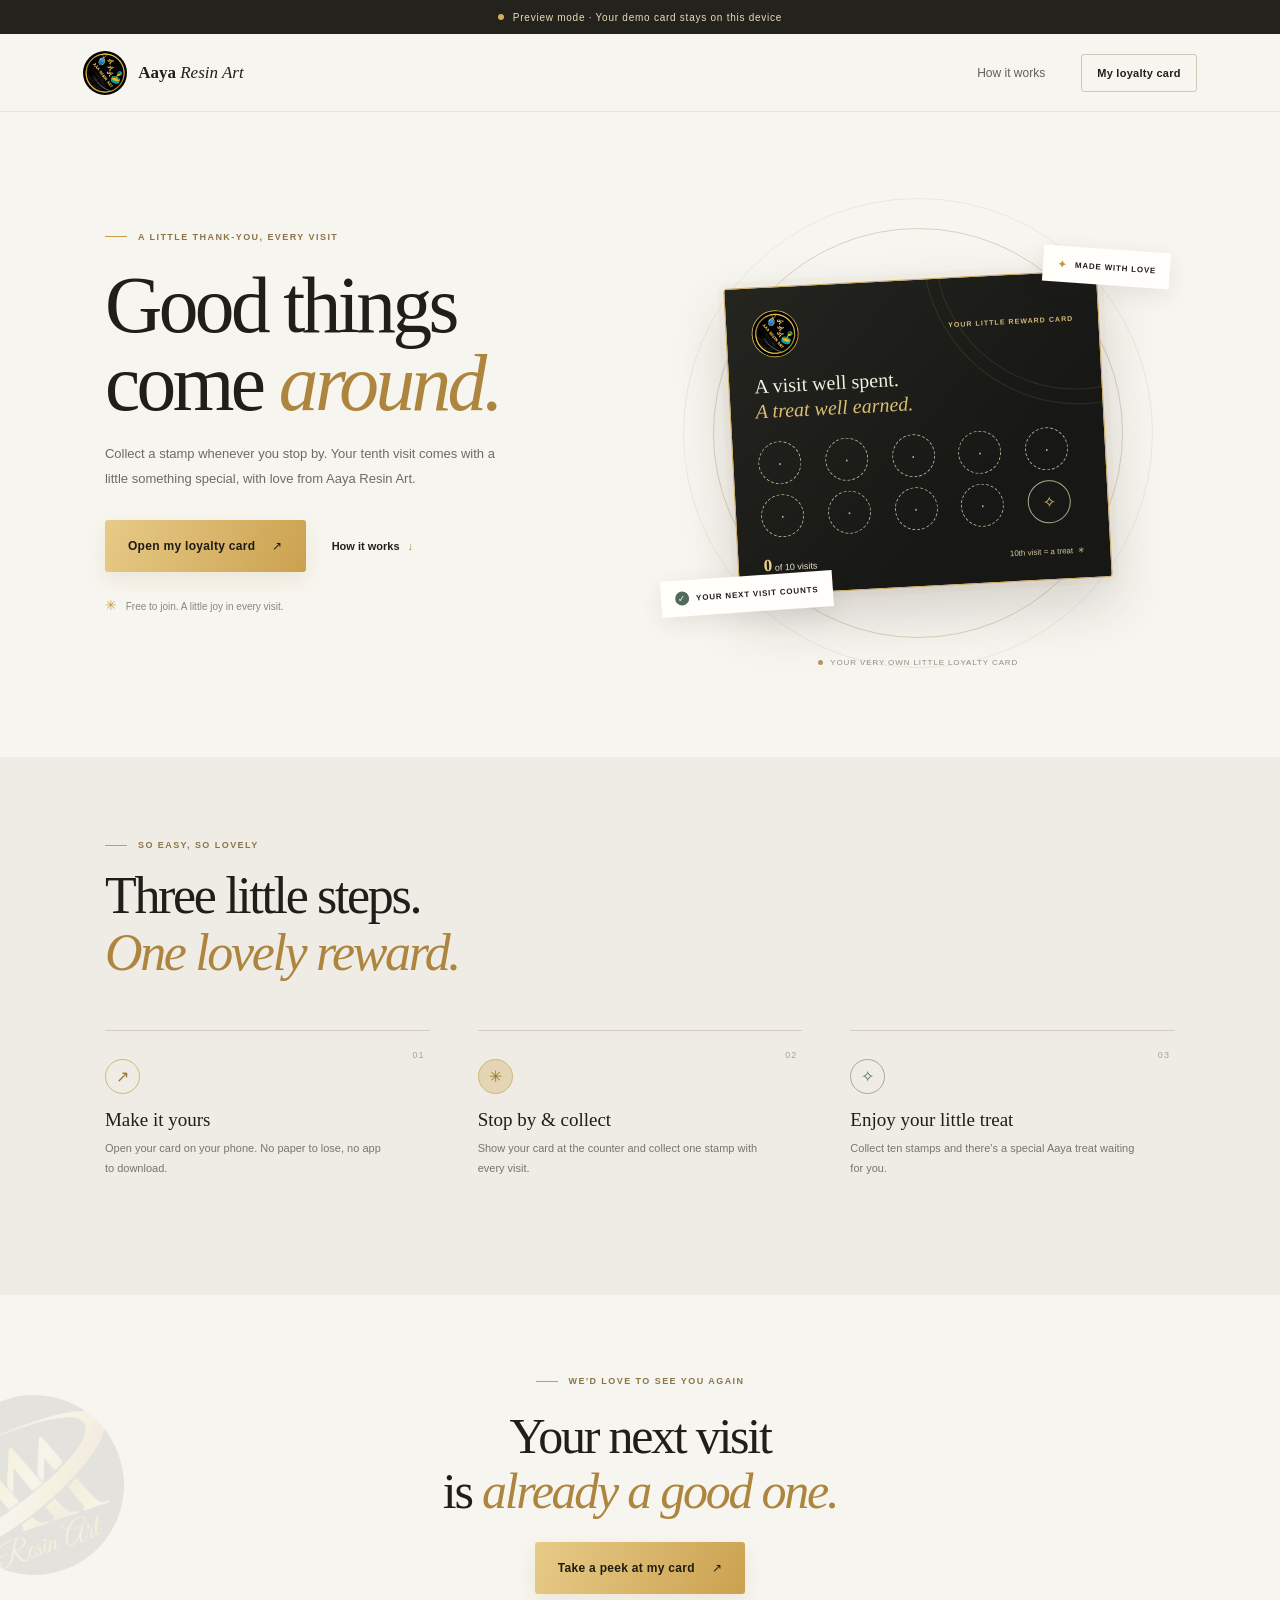
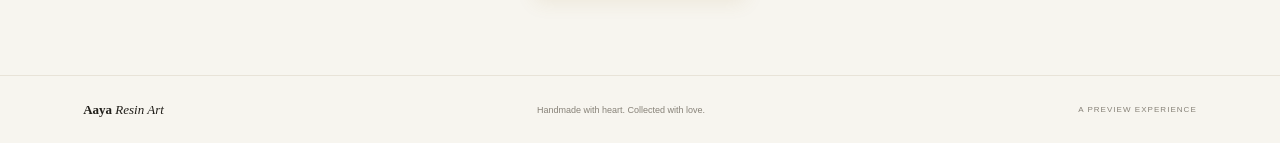
==== card/index.html @ 41be8cae "Add files via upload" ====
<!doctype html>
<html lang="en">
  <head>
    <meta charset="utf-8">
    <meta name="viewport" content="width=device-width, initial-scale=1">
    <meta name="theme-color" content="#161511">
    <meta name="description" content="Every visit brings you closer to a little something special at Aaya Resin Art.">
    <title>Aaya Resin Art | A little more lovely with every visit</title>
    <link rel="icon" href="logo.jpg" type="image/jpeg">
    <link rel="manifest" href="manifest.json">
    <link rel="stylesheet" href="styles.css">
    <script src="app.js" defer></script>
  </head>
  <body>
    <div class="demo-notice" role="status">
      <span class="notice-dot" aria-hidden="true"></span>
      Preview mode · Your demo card stays on this device
    </div>

    <header class="site-header">
      <a class="brand" href="#" aria-label="Aaya Resin Art home">
        <img src="logo.jpg" alt="" class="brand-mark">
        <span class="brand-name">Aaya <span>Resin Art</span></span>
      </a>
      <nav class="header-nav" aria-label="Main navigation">
        <a href="#how-it-works">How it works</a>
        <button class="button button-small button-outline" id="header-card-button" type="button">My loyalty card</button>
      </nav>
    </header>

    <main>
      <section class="hero" aria-labelledby="hero-title">
        <div class="hero-copy">
          <p class="eyebrow"><span class="eyebrow-line"></span> A little thank-you, every visit</p>
          <h1 id="hero-title">Good things<br>come <em>around.</em></h1>
          <p class="hero-intro">Collect a stamp whenever you stop by. Your tenth visit comes with a little something special, with love from Aaya Resin Art.</p>
          <div class="hero-actions">
            <button class="button button-gold" id="get-card-button" type="button">Open my loyalty card <span aria-hidden="true">↗</span></button>
            <a class="text-link" href="#how-it-works">How it works <span aria-hidden="true">↓</span></a>
          </div>
          <div class="hero-note"><span class="sparkle" aria-hidden="true">✳</span> Free to join. A little joy in every visit.</div>
        </div>

        <div class="card-stage" aria-label="Preview of your Aaya Resin Art loyalty card">
          <div class="orbit orbit-one"></div>
          <div class="orbit orbit-two"></div>
          <div class="floating-note note-top"><span class="note-star">✦</span> MADE WITH LOVE</div>
          <article class="loyalty-card">
            <div class="loyalty-card-top">
              <img src="logo.jpg" alt="Aaya Resin Art" class="card-logo">
              <span class="card-kicker">YOUR LITTLE REWARD CARD</span>
            </div>
            <div class="card-heading">A visit well spent.<br><em>A treat well earned.</em></div>
            <div class="stamp-grid" id="stamp-grid" aria-label="0 of 10 visits collected"></div>
            <div class="card-bottom">
              <span><strong id="stamp-count">0</strong> <span id="stamp-label">of 10 visits</span></span>
              <span class="card-reward" id="card-reward">10th visit = a treat <span aria-hidden="true">✳</span></span>
            </div>
            <div class="card-shine" aria-hidden="true"></div>
          </article>
          <div class="floating-note note-bottom"><span class="note-check" aria-hidden="true">✓</span> YOUR NEXT VISIT COUNTS</div>
          <div class="stage-caption"><span class="caption-dot"></span> YOUR VERY OWN LITTLE LOYALTY CARD</div>
        </div>
      </section>

      <section class="how-section" id="how-it-works" aria-labelledby="how-title">
        <div class="section-heading">
          <p class="eyebrow"><span class="eyebrow-line"></span> So easy, so lovely</p>
          <h2 id="how-title">Three little steps.<br><em>One lovely reward.</em></h2>
        </div>
        <div class="steps">
          <article class="step">
            <span class="step-number">01</span>
            <span class="step-icon" aria-hidden="true">↗</span>
            <h3>Make it yours</h3>
            <p>Open your card on your phone. No paper to lose, no app to download.</p>
          </article>
          <article class="step">
            <span class="step-number">02</span>
            <span class="step-icon step-icon-stamp" aria-hidden="true">✳</span>
            <h3>Stop by &amp; collect</h3>
            <p>Show your card at the counter and collect one stamp with every visit.</p>
          </article>
          <article class="step">
            <span class="step-number">03</span>
            <span class="step-icon step-icon-gift" aria-hidden="true">✧</span>
            <h3>Enjoy your little treat</h3>
            <p>Collect ten stamps and there's a special Aaya treat waiting for you.</p>
          </article>
        </div>
      </section>

      <section class="closing-section">
        <div class="closing-mark"><img src="stamp.jpg" alt="" loading="lazy"></div>
        <p class="eyebrow"><span class="eyebrow-line"></span> We'd love to see you again</p>
        <h2>Your next visit<br>is <em>already a good one.</em></h2>
        <button class="button button-gold" id="closing-card-button" type="button">Take a peek at my card <span aria-hidden="true">↗</span></button>
      </section>
    </main>

    <footer class="site-footer">
      <a class="footer-brand" href="#">Aaya <span>Resin Art</span></a>
      <span>Handmade with heart. Collected with love.</span>
      <span class="footer-preview">A PREVIEW EXPERIENCE</span>
    </footer>

    <dialog class="card-dialog" id="card-dialog" aria-labelledby="dialog-title">
      <button class="dialog-close" id="dialog-close" type="button" aria-label="Close">×</button>
      <div class="dialog-logo-wrap"><img src="logo.jpg" alt="Aaya Resin Art" class="dialog-logo"></div>
      <p class="eyebrow dialog-eyebrow"><span class="eyebrow-line"></span> Your little loyalty card</p>
      <h2 id="dialog-title">Your visits,<br><em>all in one place.</em></h2>
      <p class="dialog-copy">This is a preview card on this device. Try a sample stamp to see how your progress looks.</p>
      <div class="dialog-progress">
        <div class="dialog-progress-label"><span>YOUR PROGRESS</span><strong id="dialog-progress-count">0 / 10</strong></div>
        <div class="progress-track"><span id="progress-fill"></span></div>
      </div>
      <div class="dialog-stamps" id="dialog-stamps" aria-label="Your loyalty stamps"></div>
      <p class="reward-status" id="reward-status" aria-live="polite">Collect 10 stamps and a treat is yours.</p>
      <button class="button button-gold dialog-action" id="demo-stamp-button" type="button">Add a demo stamp <span aria-hidden="true">✳</span></button>
      <p class="dialog-footnote">Demo only · No account, password, or real reward is created.</p>
    </dialog>
    <div class="toast" id="toast" role="status" aria-live="polite"></div>
  </body>
</html>
---- card/styles.css ----
:root {
  color-scheme: light;
  --ink: #201e19;
  --muted: #77746d;
  --gold: #c99e48;
  --gold-light: #e8cc89;
  --paper: #f7f5ef;
  --line: #e9e4d8;
  --green: #526b58;
  font-family: Arial, Helvetica, sans-serif;
  font-synthesis: none;
  text-rendering: optimizeLegibility;
  -webkit-font-smoothing: antialiased;
}

* { box-sizing: border-box; }
html { scroll-behavior: smooth; }
body { margin: 0; color: var(--ink); background: var(--paper); }
button, a { font: inherit; }
button { color: inherit; }
a { color: inherit; text-decoration: none; }

.demo-notice {
  min-height: 34px; display: flex; align-items: center; justify-content: center; gap: 9px;
  padding: 6px 16px; color: #e9dcb8; background: #24221d; font-size: 10px;
  letter-spacing: .075em; text-align: center;
}
.notice-dot { width: 6px; height: 6px; border-radius: 50%; background: #d7ad5c; }
.site-header {
  height: 78px; padding: 0 max(6.5vw, 28px); display: flex; justify-content: space-between;
  align-items: center; border-bottom: 1px solid rgba(32, 30, 25, .08);
}
.brand { display: inline-flex; align-items: center; gap: 11px; }
.brand-mark { width: 44px; height: 44px; border-radius: 50%; object-fit: cover; }
.brand-name, .footer-brand { font-family: Georgia, "Times New Roman", serif; font-size: 17px; font-weight: 700; }
.brand-name span, .footer-brand span { font-style: italic; font-weight: 500; }
.header-nav { display: flex; align-items: center; gap: 36px; font-size: 12px; }
.header-nav > a { color: #625f58; }
.header-nav > a:hover, .text-link:hover { color: #a27627; }
.button {
  min-height: 52px; padding: 0 23px; display: inline-flex; align-items: center; justify-content: center; gap: 17px;
  border: 0; border-radius: 3px; cursor: pointer; font-size: 12px; font-weight: 600; letter-spacing: .025em;
  transition: transform .2s, background .2s, box-shadow .2s;
}
.button:hover { transform: translateY(-2px); }
.button:focus-visible, a:focus-visible, .dialog-close:focus-visible { outline: 3px solid #56888a; outline-offset: 3px; }
.button-gold { color: #211c12; background: linear-gradient(115deg, #e7cb88, #cba14f); box-shadow: 0 8px 20px #9f78301c; }
.button-gold:hover { background: linear-gradient(115deg, #efd89f, #d3aa5b); }
.button-small { min-height: 38px; padding: 0 15px; font-size: 11px; }
.button-outline { border: 1px solid #cfc8b8; background: transparent; }
.button-outline:hover { background: white; }

.hero {
  min-height: 645px; display: grid; grid-template-columns: 1fr 1fr; align-items: center;
  gap: 4%; max-width: 1320px; margin: 0 auto; padding: 68px 8.2% 72px;
}
.hero-copy { padding-bottom: 20px; }
.eyebrow { display: flex; align-items: center; gap: 11px; color: #8d7548; font-size: 9px; font-weight: 700; letter-spacing: .16em; text-transform: uppercase; }
.eyebrow-line { width: 22px; height: 1px; background: var(--gold); }
h1, h2, h3, p { margin-top: 0; }
h1, h2 { font-family: Georgia, "Times New Roman", serif; font-weight: 500; letter-spacing: -.045em; }
h1 { margin: 24px 0 19px; font-size: clamp(54px, 6.2vw, 82px); line-height: .99; }
h1 em, h2 em { color: #ae853e; font-weight: 500; }
.hero-intro { max-width: 395px; color: #6e6b63; font-size: 13px; line-height: 1.9; }
.hero-actions { margin-top: 29px; display: flex; align-items: center; gap: 26px; }
.text-link { font-size: 11px; font-weight: 600; }
.text-link span { margin-left: 5px; color: #ae853e; }
.hero-note { margin-top: 25px; color: #89867e; font-size: 10px; }
.sparkle { margin-right: 6px; color: var(--gold); font-size: 14px; }

.card-stage {
  min-height: 472px; position: relative; display: flex; justify-content: center; align-items: center;
}
.orbit { position: absolute; border: 1px solid #d9d1be; border-radius: 50%; }
.orbit-one { width: 410px; height: 410px; }
.orbit-two { width: 470px; height: 470px; border-color: #ece7dc; }
.loyalty-card {
  width: min(100%, 374px); min-height: 300px; position: relative; z-index: 1; overflow: hidden;
  padding: 23px 25px 18px; color: #f5efdf; background: linear-gradient(135deg, #24251f, #171815 70%);
  border: 1px solid #c9a65e; border-radius: 4px; box-shadow: 0 24px 55px #26221a2c, 0 0 0 6px #c5a35c0b;
  transform: rotate(-3deg);
}
.loyalty-card::before, .loyalty-card::after { content: ""; position: absolute; pointer-events: none; border: 1px solid #c8a45724; border-radius: 50%; }
.loyalty-card::before { width: 280px; height: 280px; right: -122px; top: -164px; }
.loyalty-card::after { width: 310px; height: 310px; right: -140px; top: -179px; }
.loyalty-card-top { position: relative; z-index: 1; display: flex; align-items: center; justify-content: space-between; }
.card-logo { width: 47px; height: 47px; object-fit: cover; border: 1px solid #c8a457; border-radius: 50%; }
.card-kicker { color: #d4ba7b; font-size: 7px; font-weight: 700; letter-spacing: .15em; }
.card-heading { position: relative; z-index: 1; margin: 16px 0 18px; font-family: Georgia, "Times New Roman", serif; font-size: 20px; line-height: 1.25; }
.card-heading em { color: #dfbd72; font-weight: 500; }
.stamp-grid { position: relative; z-index: 1; display: grid; grid-template-columns: repeat(5, 1fr); gap: 10px 12px; }
.stamp-slot {
  width: 43px; height: 43px; display: flex; align-items: center; justify-content: center;
  border: 1px dashed #afa786; border-radius: 50%; color: #c8bd9c; font-size: 16px;
}
.stamp-slot.filled { border: 1px solid #d7b760; color: #201d15; background: radial-gradient(circle at 35% 30%, #f4e2a7, #c79e4b); box-shadow: 0 2px 8px #d3ac613f; }
.stamp-slot.reward-slot { border-style: solid; color: #e0c479; }
.card-bottom { position: relative; z-index: 1; margin-top: 18px; display: flex; justify-content: space-between; align-items: center; color: #e9e0cc; font-size: 9px; }
.card-bottom strong { color: #f0d38c; font-family: Georgia, "Times New Roman", serif; font-size: 17px; }
.card-reward { color: #d5c69f; font-size: 8px; }
.card-reward span { padding-left: 3px; color: #e7c777; }
.floating-note { position: absolute; z-index: 2; display: flex; align-items: center; gap: 7px; padding: 11px 14px; background: #fffefa; box-shadow: 0 7px 23px #29251d16; font-size: 8px; font-weight: 700; letter-spacing: .1em; }
.note-top { top: 52px; right: 1%; transform: rotate(4deg); }
.note-star { color: #c49841; font-size: 12px; }
.note-bottom { bottom: 57px; left: 0; transform: rotate(-4deg); }
.note-check { width: 14px; height: 14px; display: grid; place-items: center; border-radius: 50%; color: white; background: var(--green); font-size: 9px; }
.stage-caption { position: absolute; bottom: 2px; display: flex; align-items: center; gap: 7px; color: #938e80; font-size: 8px; letter-spacing: .11em; }
.caption-dot { width: 5px; height: 5px; border-radius: 50%; background: #b5975e; }

.how-section { padding: 83px max(8.2%, 30px) 91px; background: #eeece4; }
.section-heading { max-width: 1160px; margin: 0 auto; }
.section-heading h2, .closing-section h2 { margin: 17px 0 0; font-size: clamp(35px, 4.4vw, 52px); line-height: 1.1; }
.steps { max-width: 1160px; margin: 49px auto 0; display: grid; grid-template-columns: repeat(3, 1fr); gap: 48px; }
.step { min-height: 174px; position: relative; padding: 16px 22px 0 0; border-top: 1px solid #d3cdbf; }
.step-number { position: absolute; top: 19px; right: 5px; color: #aaa394; font-size: 9px; letter-spacing: .12em; }
.step-icon { width: 35px; height: 35px; display: grid; place-items: center; margin: 12px 0 15px; border: 1px solid #d1b878; border-radius: 50%; color: #9a7631; font-size: 16px; }
.step-icon-stamp { background: #e4d6b5; }
.step-icon-gift { color: #52725b; border-color: #9eaf9e; }
.step h3 { margin: 0 0 8px; font-family: Georgia, "Times New Roman", serif; font-size: 19px; font-weight: 500; }
.step p { max-width: 285px; margin: 0; color: #78756d; font-size: 11px; line-height: 1.8; }

.closing-section { min-height: 380px; position: relative; display: flex; flex-direction: column; align-items: center; justify-content: center; overflow: hidden; padding: 68px 24px; text-align: center; }
.closing-section > .eyebrow { justify-content: center; }
.closing-section h2 { margin: 14px 0 23px; font-size: clamp(37px, 4.4vw, 50px); }
.closing-section .button { position: relative; z-index: 1; }
.closing-mark { width: 180px; height: 180px; position: absolute; top: 50%; left: -56px; opacity: .07; transform: translateY(-50%) rotate(-19deg); }
.closing-mark img { width: 100%; height: 100%; object-fit: cover; border-radius: 50%; }
.site-footer { min-height: 68px; display: flex; justify-content: space-between; align-items: center; gap: 18px; padding: 14px max(6.5vw, 28px); border-top: 1px solid #e8e3d8; color: #878278; font-size: 9px; }
.footer-brand { color: var(--ink); font-size: 13px; }
.footer-preview { font-size: 8px; letter-spacing: .13em; }

.card-dialog { width: min(92vw, 420px); max-height: min(92vh, 720px); position: fixed; inset: 0; overflow-y: auto; padding: 31px 34px 25px; border: 1px solid #d6c9a5; border-radius: 5px; color: var(--ink); background: #faf8f2; box-shadow: 0 25px 90px #16151145; }
.card-dialog::backdrop { background: #171713a6; backdrop-filter: blur(3px); }
.dialog-close { width: 36px; height: 36px; position: absolute; top: 12px; right: 13px; border: 0; border-radius: 50%; background: transparent; cursor: pointer; font-size: 25px; color: #625e55; }
.dialog-logo-wrap { display: flex; justify-content: center; margin: 0 0 16px; }
.dialog-logo { width: 58px; height: 58px; border: 1px solid #d8bb75; border-radius: 50%; object-fit: cover; }
.dialog-eyebrow { justify-content: center; font-size: 8px; }
.card-dialog h2 { margin: 12px 0 8px; text-align: center; font-size: 36px; line-height: 1.12; }
.dialog-copy { max-width: 300px; margin: 0 auto 20px; color: #77736a; text-align: center; font-size: 11px; line-height: 1.7; }
.dialog-progress-label { display: flex; justify-content: space-between; margin-bottom: 8px; color: #817c70; font-size: 8px; font-weight: 700; letter-spacing: .1em; }
.dialog-progress-label strong { color: #8b692e; font-size: 10px; letter-spacing: 0; }
.progress-track { height: 5px; overflow: hidden; border-radius: 8px; background: #e7e1d3; }
.progress-track span { width: 0; height: 100%; display: block; border-radius: inherit; background: linear-gradient(90deg, #c49a49, #e2c880); transition: width .3s; }
.dialog-stamps { display: grid; grid-template-columns: repeat(5, 1fr); justify-items: center; gap: 12px 9px; margin: 21px 0 16px; }
.dialog-stamps .stamp-slot { width: 45px; height: 45px; background-color: #f3f0e8; }
.dialog-stamps .stamp-slot.filled { background: radial-gradient(circle at 35% 30%, #f4e2a7, #c79e4b); }
.dialog-stamps .stamp-slot.reward-slot { background: #f2eedf; }
.reward-status { min-height: 18px; margin: 0 0 12px; color: #697c63; text-align: center; font-size: 10px; font-weight: 600; }
.reward-status.is-ready { color: #86621e; }
.dialog-action { width: 100%; }
.dialog-action:disabled { cursor: not-allowed; opacity: .55; transform: none; }
.dialog-footnote { margin: 12px 0 0; color: #89857d; text-align: center; font-size: 9px; }
.toast { position: fixed; z-index: 5; right: 20px; bottom: 20px; padding: 13px 18px; color: #f7f5ef; background: #24251f; box-shadow: 0 8px 28px #16151130; font-size: 11px; opacity: 0; pointer-events: none; transform: translateY(8px); transition: opacity .2s, transform .2s; }
.toast.is-visible { opacity: 1; transform: translateY(0); }

@media (max-width: 820px) {
  .hero { min-height: auto; grid-template-columns: 1fr; gap: 8px; padding: 64px 9% 44px; }
  .hero-copy { max-width: 550px; margin: auto; }
  .card-stage { width: min(100%, 560px); min-height: 490px; margin: 0 auto; }
  .steps { gap: 25px; }
}
@media (max-width: 600px) {
  .demo-notice { font-size: 9px; }
  .site-header { height: 66px; padding: 0 20px; }
  .brand-mark { width: 38px; height: 38px; }
  .brand-name { font-size: 15px; }
  .header-nav { gap: 0; }
  .header-nav > a { display: none; }
  .button-small { min-height: 36px; padding: 0 10px; font-size: 10px; }
  .hero { padding: 54px 24px 26px; }
  h1 { font-size: 59px; }
  .hero-intro { font-size: 12px; }
  .hero-actions { align-items: flex-start; flex-direction: column; gap: 18px; }
  .hero-actions .button { width: 100%; }
  .hero-note { margin-top: 19px; }
  .card-stage { min-height: 390px; margin-top: 6px; }
  .loyalty-card { width: min(100%, 346px); min-height: 282px; padding: 20px 20px 16px; }
  .stamp-grid { gap: 9px 8px; }
  .stamp-slot { width: 39px; height: 39px; }
  .card-heading { margin: 13px 0 14px; font-size: 18px; }
  .orbit-one { width: 330px; height: 330px; }
  .orbit-two { width: 375px; height: 375px; }
  .note-top { top: 14px; right: 0; }
  .note-bottom { bottom: 27px; left: -2px; }
  .stage-caption { bottom: 0; font-size: 7px; }
  .how-section { padding: 62px 27px 65px; }
  .steps { grid-template-columns: 1fr; gap: 17px; margin-top: 34px; }
  .step { min-height: 143px; }
  .step-icon { margin: 10px 0 11px; }
  .closing-section { min-height: 330px; }
  .closing-mark { left: -106px; }
  .site-footer { flex-wrap: wrap; justify-content: center; gap: 8px 20px; padding: 17px 15px; text-align: center; }
  .footer-brand { width: 100%; }
  .card-dialog { padding: 28px 24px 22px; }
}
@media (prefers-reduced-motion: reduce) {
  *, *::before, *::after { scroll-behavior: auto !important; transition-duration: .01ms !important; animation-duration: .01ms !important; }
}
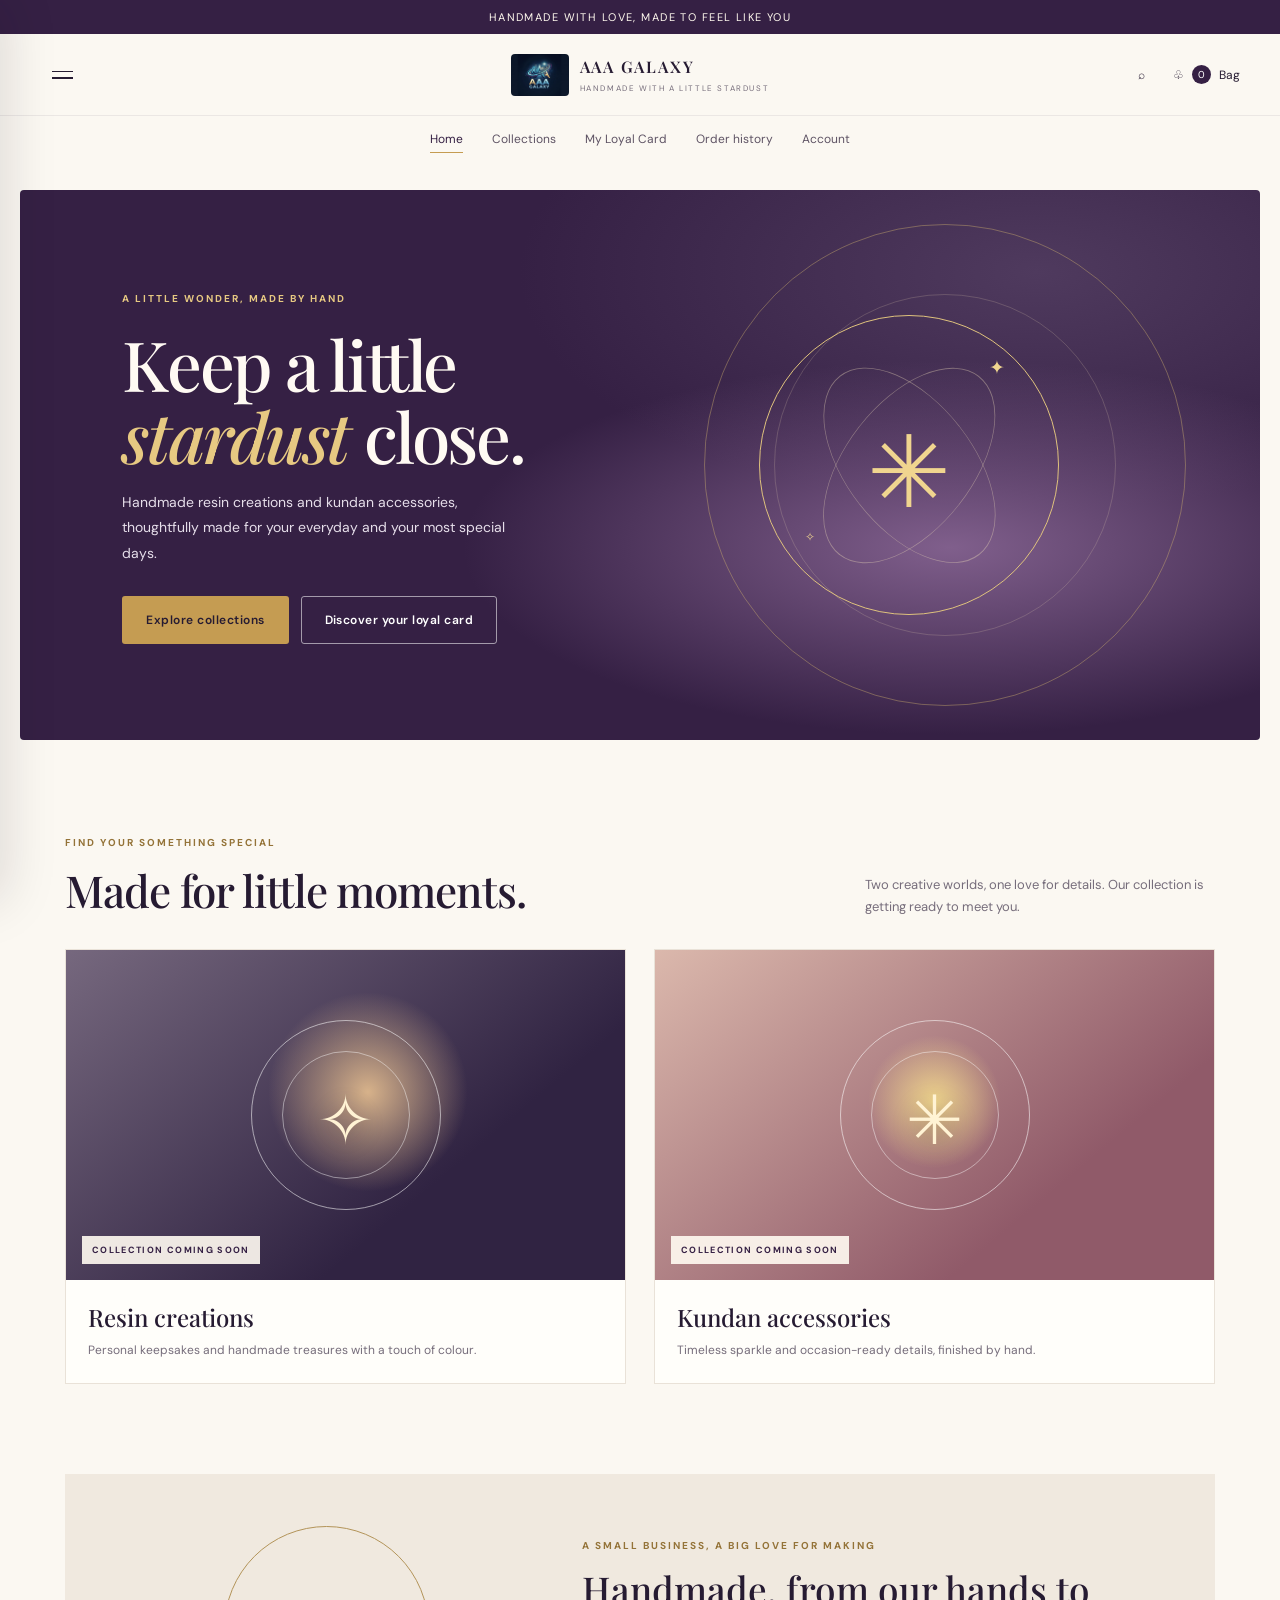
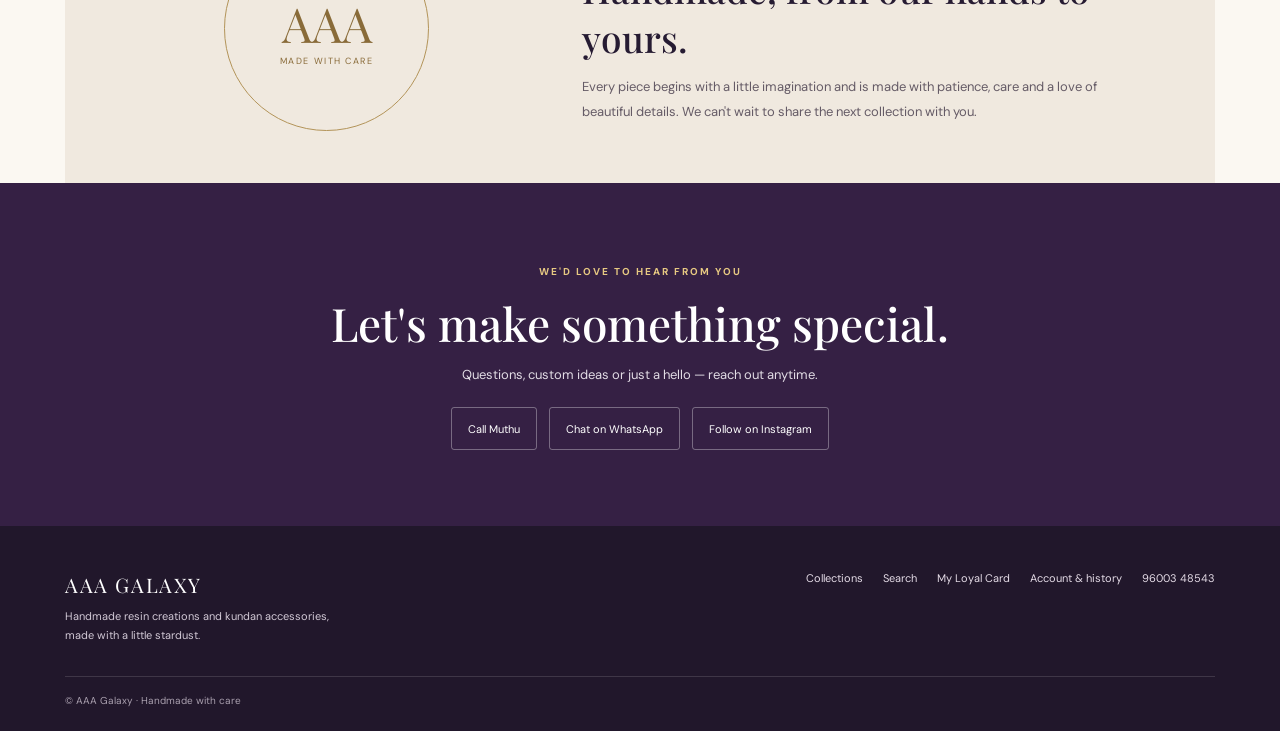
==== commit 3de3fef3: "Add AAA Galaxy storefront pages Co-authored-by: Copilot <223556219+Copilot@users.noreply.github.com>" ====
--- a/card/index.html
+++ b/card/index.html
@@ -1,124 +1,57 @@
 <!doctype html>
 <html lang="en">
-  <head>
-    <meta charset="utf-8">
-    <meta name="viewport" content="width=device-width, initial-scale=1">
-    <meta name="theme-color" content="#161511">
-    <meta name="description" content="Every visit brings you closer to a little something special at Aaya Resin Art.">
-    <title>Aaya Resin Art | A little more lovely with every visit</title>
-    <link rel="icon" href="logo.jpg" type="image/jpeg">
-    <link rel="manifest" href="manifest.json">
-    <link rel="stylesheet" href="styles.css">
-    <script src="app.js" defer></script>
-  </head>
-  <body>
-    <div class="demo-notice" role="status">
-      <span class="notice-dot" aria-hidden="true"></span>
-      Preview mode · Your demo card stays on this device
-    </div>
-
-    <header class="site-header">
-      <a class="brand" href="#" aria-label="Aaya Resin Art home">
-        <img src="logo.jpg" alt="" class="brand-mark">
-        <span class="brand-name">Aaya <span>Resin Art</span></span>
-      </a>
-      <nav class="header-nav" aria-label="Main navigation">
-        <a href="#how-it-works">How it works</a>
-        <button class="button button-small button-outline" id="header-card-button" type="button">My loyalty card</button>
-      </nav>
-    </header>
-
-    <main>
-      <section class="hero" aria-labelledby="hero-title">
-        <div class="hero-copy">
-          <p class="eyebrow"><span class="eyebrow-line"></span> A little thank-you, every visit</p>
-          <h1 id="hero-title">Good things<br>come <em>around.</em></h1>
-          <p class="hero-intro">Collect a stamp whenever you stop by. Your tenth visit comes with a little something special, with love from Aaya Resin Art.</p>
-          <div class="hero-actions">
-            <button class="button button-gold" id="get-card-button" type="button">Open my loyalty card <span aria-hidden="true">↗</span></button>
-            <a class="text-link" href="#how-it-works">How it works <span aria-hidden="true">↓</span></a>
-          </div>
-          <div class="hero-note"><span class="sparkle" aria-hidden="true">✳</span> Free to join. A little joy in every visit.</div>
-        </div>
-
-        <div class="card-stage" aria-label="Preview of your Aaya Resin Art loyalty card">
-          <div class="orbit orbit-one"></div>
-          <div class="orbit orbit-two"></div>
-          <div class="floating-note note-top"><span class="note-star">✦</span> MADE WITH LOVE</div>
-          <article class="loyalty-card">
-            <div class="loyalty-card-top">
-              <img src="logo.jpg" alt="Aaya Resin Art" class="card-logo">
-              <span class="card-kicker">YOUR LITTLE REWARD CARD</span>
-            </div>
-            <div class="card-heading">A visit well spent.<br><em>A treat well earned.</em></div>
-            <div class="stamp-grid" id="stamp-grid" aria-label="0 of 10 visits collected"></div>
-            <div class="card-bottom">
-              <span><strong id="stamp-count">0</strong> <span id="stamp-label">of 10 visits</span></span>
-              <span class="card-reward" id="card-reward">10th visit = a treat <span aria-hidden="true">✳</span></span>
-            </div>
-            <div class="card-shine" aria-hidden="true"></div>
-          </article>
-          <div class="floating-note note-bottom"><span class="note-check" aria-hidden="true">✓</span> YOUR NEXT VISIT COUNTS</div>
-          <div class="stage-caption"><span class="caption-dot"></span> YOUR VERY OWN LITTLE LOYALTY CARD</div>
-        </div>
-      </section>
-
-      <section class="how-section" id="how-it-works" aria-labelledby="how-title">
-        <div class="section-heading">
-          <p class="eyebrow"><span class="eyebrow-line"></span> So easy, so lovely</p>
-          <h2 id="how-title">Three little steps.<br><em>One lovely reward.</em></h2>
-        </div>
-        <div class="steps">
-          <article class="step">
-            <span class="step-number">01</span>
-            <span class="step-icon" aria-hidden="true">↗</span>
-            <h3>Make it yours</h3>
-            <p>Open your card on your phone. No paper to lose, no app to download.</p>
-          </article>
-          <article class="step">
-            <span class="step-number">02</span>
-            <span class="step-icon step-icon-stamp" aria-hidden="true">✳</span>
-            <h3>Stop by &amp; collect</h3>
-            <p>Show your card at the counter and collect one stamp with every visit.</p>
-          </article>
-          <article class="step">
-            <span class="step-number">03</span>
-            <span class="step-icon step-icon-gift" aria-hidden="true">✧</span>
-            <h3>Enjoy your little treat</h3>
-            <p>Collect ten stamps and there's a special Aaya treat waiting for you.</p>
-          </article>
-        </div>
-      </section>
-
-      <section class="closing-section">
-        <div class="closing-mark"><img src="stamp.jpg" alt="" loading="lazy"></div>
-        <p class="eyebrow"><span class="eyebrow-line"></span> We'd love to see you again</p>
-        <h2>Your next visit<br>is <em>already a good one.</em></h2>
-        <button class="button button-gold" id="closing-card-button" type="button">Take a peek at my card <span aria-hidden="true">↗</span></button>
-      </section>
-    </main>
-
-    <footer class="site-footer">
-      <a class="footer-brand" href="#">Aaya <span>Resin Art</span></a>
-      <span>Handmade with heart. Collected with love.</span>
-      <span class="footer-preview">A PREVIEW EXPERIENCE</span>
-    </footer>
-
-    <dialog class="card-dialog" id="card-dialog" aria-labelledby="dialog-title">
-      <button class="dialog-close" id="dialog-close" type="button" aria-label="Close">×</button>
-      <div class="dialog-logo-wrap"><img src="logo.jpg" alt="Aaya Resin Art" class="dialog-logo"></div>
-      <p class="eyebrow dialog-eyebrow"><span class="eyebrow-line"></span> Your little loyalty card</p>
-      <h2 id="dialog-title">Your visits,<br><em>all in one place.</em></h2>
-      <p class="dialog-copy">This is a preview card on this device. Try a sample stamp to see how your progress looks.</p>
-      <div class="dialog-progress">
-        <div class="dialog-progress-label"><span>YOUR PROGRESS</span><strong id="dialog-progress-count">0 / 10</strong></div>
-        <div class="progress-track"><span id="progress-fill"></span></div>
+<head>
+  <meta charset="utf-8">
+  <meta name="viewport" content="width=device-width, initial-scale=1">
+  <meta name="theme-color" content="#352044">
+  <meta name="description" content="Discover handmade resin creations and kundan accessories at AAA Galaxy.">
+  <title>AAA Galaxy — Handmade with a little stardust</title>
+  <link rel="preconnect" href="https://fonts.googleapis.com">
+  <link rel="preconnect" href="https://fonts.gstatic.com" crossorigin>
+  <link rel="stylesheet" href="styles.css?v=1">
+  <script src="site.js?v=3" defer></script>
+</head>
+<body data-page="home">
+  <a class="skip-link" href="#main">Skip to content</a>
+  <div class="announcement">Handmade with love, made to feel like you</div>
+  <header class="site-header">
+    <button class="menu-button" aria-label="Open menu" aria-expanded="false" aria-controls="site-menu"><span></span><span></span></button>
+    <a class="brand" href="index.html" aria-label="AAA Galaxy home">
+      <img src="photo_6055203696481605402_y.jpg" alt="">
+      <span><span class="brand-name">AAA GALAXY</span><span class="brand-caption">Handmade with a little stardust</span></span>
+    </a>
+    <div class="header-actions"><a class="icon-link" href="search.html" aria-label="Search"><span aria-hidden="true">⌕</span></a><a class="icon-link" href="cart.html" aria-label="Shopping bag"><span aria-hidden="true">♧</span><span class="bag-count">0</span><span class="bag-label">Bag</span></a></div>
+  </header>
+  <nav class="desktop-nav" aria-label="Main navigation"><a data-nav="home" href="index.html">Home</a><a data-nav="products" href="products.html">Collections</a><a data-nav="loyalty" href="loyalty.html">My Loyal Card</a><a data-nav="history" href="history.html">Order history</a><a data-nav="account" href="account.html">Account</a></nav>
+  <div class="menu-backdrop"></div>
+  <aside class="menu-panel" id="site-menu" aria-label="Site menu">
+    <div class="menu-top"><span class="menu-eyebrow">Explore AAA Galaxy</span><button class="menu-close" aria-label="Close menu">×</button></div>
+    <nav class="menu-links"><a href="products.html">Collections</a><a href="search.html">Search</a><a href="loyalty.html">My Loyal Card</a><a href="history.html">Order history</a><a href="account.html">Account</a></nav>
+    <p class="menu-note">Small-batch handmade resin pieces and kundan accessories, created with care.</p>
+  </aside>
+  <main id="main">
+    <section class="hero fade-in">
+      <div class="hero-copy">
+        <span class="eyebrow">A little wonder, made by hand</span>
+        <h1>Keep a little<br><em>stardust</em> close.</h1>
+        <p>Handmade resin creations and kundan accessories, thoughtfully made for your everyday and your most special days.</p>
+        <div class="button-row"><a class="button button-gold" href="products.html">Explore collections</a><a class="button button-outline" href="loyalty.html">Discover your loyal card</a></div>
       </div>
-      <div class="dialog-stamps" id="dialog-stamps" aria-label="Your loyalty stamps"></div>
-      <p class="reward-status" id="reward-status" aria-live="polite">Collect 10 stamps and a treat is yours.</p>
-      <button class="button button-gold dialog-action" id="demo-stamp-button" type="button">Add a demo stamp <span aria-hidden="true">✳</span></button>
-      <p class="dialog-footnote">Demo only · No account, password, or real reward is created.</p>
-    </dialog>
-    <div class="toast" id="toast" role="status" aria-live="polite"></div>
-  </body>
+      <div class="hero-art" aria-hidden="true"><div class="orbit"><span class="orbit-star">✳</span><span class="orbit-spark one">✦</span><span class="orbit-spark two">✧</span></div></div>
+    </section>
+    <section class="section wrap">
+      <div class="section-heading"><div><span class="eyebrow">Find your something special</span><h2>Made for little moments.</h2></div><p>Two creative worlds, one love for details. Our collection is getting ready to meet you.</p></div>
+      <div class="collection-grid">
+        <a class="collection-card" href="products.html?category=resin"><div class="collection-art resin"><span class="art-mark" aria-hidden="true">✧</span><span class="coming-soon">Collection coming soon</span></div><div class="collection-copy"><h3>Resin creations</h3><p>Personal keepsakes and handmade treasures with a touch of colour.</p></div></a>
+        <a class="collection-card" href="products.html?category=kundan"><div class="collection-art kundan"><span class="art-mark" aria-hidden="true">✳</span><span class="coming-soon">Collection coming soon</span></div><div class="collection-copy"><h3>Kundan accessories</h3><p>Timeless sparkle and occasion-ready details, finished by hand.</p></div></a>
+      </div>
+    </section>
+    <section class="wrap story-band">
+      <div class="story-seal" aria-hidden="true"><div><span>AAA</span><small>MADE WITH CARE</small></div></div>
+      <div><span class="eyebrow">A small business, a big love for making</span><h2>Handmade, from our hands to yours.</h2><p>Every piece begins with a little imagination and is made with patience, care and a love of beautiful details. We can't wait to share the next collection with you.</p></div>
+    </section>
+    <section class="contact-band"><span class="eyebrow">We'd love to hear from you</span><h2>Let's make something special.</h2><p>Questions, custom ideas or just a hello — reach out anytime.</p><div class="contact-links"><a href="tel:9600348543">Call Muthu</a><a href="https://wa.me/919976738158">Chat on WhatsApp</a><a href="https://www.instagram.com/aaa_galaxy_art?gwpx=MWgxeHU0MDlsMnFj" target="_blank" rel="noreferrer">Follow on Instagram</a></div></section>
+  </main>
+  <footer class="site-footer"><div class="footer-inner"><div><div class="footer-brand">AAA GALAXY</div><p class="footer-copy">Handmade resin creations and kundan accessories, made with a little stardust.</p></div><nav class="footer-links" aria-label="Footer navigation"><a href="products.html">Collections</a><a href="search.html">Search</a><a href="loyalty.html">My Loyal Card</a><a href="history.html">Account &amp; history</a><a href="tel:9600348543">96003 48543</a></nav></div><div class="copyright">© AAA Galaxy · Handmade with care</div></footer>
+</body>
 </html>
--- a/card/styles.css
+++ b/card/styles.css
@@ -1,198 +1,238 @@
+@import url('https://fonts.googleapis.com/css2?family=DM+Sans:wght@400;500;600;700&family=Playfair+Display:wght@500;600;700&display=swap');
+
 :root {
   color-scheme: light;
-  --ink: #201e19;
-  --muted: #77746d;
-  --gold: #c99e48;
-  --gold-light: #e8cc89;
-  --paper: #f7f5ef;
-  --line: #e9e4d8;
-  --green: #526b58;
-  font-family: Arial, Helvetica, sans-serif;
+  --ink: #261b32;
+  --muted: #766d7b;
+  --purple: #352044;
+  --purple-light: #50345f;
+  --gold: #c59c52;
+  --gold-light: #ead9b5;
+  --paper: #fbf8f2;
+  --white: #fffefa;
+  --line: #e9e2d8;
+  --rose: #ead5d4;
+  --serif: 'Playfair Display', Georgia, serif;
+  --sans: 'DM Sans', Arial, sans-serif;
+  font-family: var(--sans);
+  color: var(--ink);
+  background: var(--paper);
   font-synthesis: none;
   text-rendering: optimizeLegibility;
-  -webkit-font-smoothing: antialiased;
 }
 
 * { box-sizing: border-box; }
 html { scroll-behavior: smooth; }
-body { margin: 0; color: var(--ink); background: var(--paper); }
-button, a { font: inherit; }
-button { color: inherit; }
+body { margin: 0; min-width: 320px; background: var(--paper); }
+body.menu-open { overflow: hidden; }
 a { color: inherit; text-decoration: none; }
-
-.demo-notice {
-  min-height: 34px; display: flex; align-items: center; justify-content: center; gap: 9px;
-  padding: 6px 16px; color: #e9dcb8; background: #24221d; font-size: 10px;
-  letter-spacing: .075em; text-align: center;
-}
-.notice-dot { width: 6px; height: 6px; border-radius: 50%; background: #d7ad5c; }
+button, input { font: inherit; }
+button, a { -webkit-tap-highlight-color: transparent; }
+button:focus-visible, a:focus-visible, input:focus-visible {
+  outline: 3px solid var(--gold);
+  outline-offset: 3px;
+}
+.skip-link {
+  position: absolute; top: -60px; left: 16px; z-index: 20; padding: 12px 16px;
+  color: white; background: var(--purple); border-radius: 0 0 10px 10px;
+}
+.skip-link:focus { top: 0; }
+.announcement {
+  min-height: 34px; display: flex; align-items: center; justify-content: center;
+  padding: 7px 16px; background: var(--purple); color: #fff9ee; text-align: center;
+  font-size: 11px; letter-spacing: .13em; text-transform: uppercase;
+}
 .site-header {
-  height: 78px; padding: 0 max(6.5vw, 28px); display: flex; justify-content: space-between;
-  align-items: center; border-bottom: 1px solid rgba(32, 30, 25, .08);
-}
-.brand { display: inline-flex; align-items: center; gap: 11px; }
-.brand-mark { width: 44px; height: 44px; border-radius: 50%; object-fit: cover; }
-.brand-name, .footer-brand { font-family: Georgia, "Times New Roman", serif; font-size: 17px; font-weight: 700; }
-.brand-name span, .footer-brand span { font-style: italic; font-weight: 500; }
-.header-nav { display: flex; align-items: center; gap: 36px; font-size: 12px; }
-.header-nav > a { color: #625f58; }
-.header-nav > a:hover, .text-link:hover { color: #a27627; }
+  height: 82px; display: grid; grid-template-columns: 1fr auto 1fr; align-items: center;
+  padding: 0 max(24px, calc((100vw - 1200px) / 2)); background: var(--paper);
+  border-bottom: 1px solid rgba(53, 32, 68, .08);
+}
+.menu-button, .icon-link {
+  display: inline-flex; align-items: center; justify-content: center; border: 0;
+  background: transparent; color: var(--ink); cursor: pointer;
+}
+.menu-button { width: 44px; height: 44px; flex-direction: column; gap: 5px; padding: 10px; }
+.menu-button span { display: block; width: 21px; height: 1.5px; background: currentColor; transition: transform .2s; }
+.menu-button[aria-expanded="true"] span:first-child { transform: translateY(3.25px) rotate(45deg); }
+.menu-button[aria-expanded="true"] span:last-child { transform: translateY(-3.25px) rotate(-45deg); }
+.brand { display: flex; align-items: center; gap: 11px; }
+.brand img { width: 58px; height: 42px; object-fit: cover; object-position: center; border-radius: 4px; }
+.brand-name { font: 600 16px/1.1 var(--serif); letter-spacing: .11em; }
+.brand-caption { display: block; margin-top: 5px; color: var(--muted); font-size: 8px; letter-spacing: .2em; text-transform: uppercase; }
+.header-actions { display: flex; justify-content: flex-end; align-items: center; gap: 10px; }
+.icon-link { min-width: 44px; min-height: 44px; gap: 8px; font-size: 12px; }
+.bag-count { display: inline-grid; place-items: center; width: 19px; height: 19px; color: white; background: var(--purple); border-radius: 50%; font-size: 10px; }
+.desktop-nav { display: flex; justify-content: center; gap: 29px; padding: 15px 20px; font-size: 12px; }
+.desktop-nav a { color: #5e5364; transition: color .2s; }
+.desktop-nav a:hover, .desktop-nav a[aria-current="page"] { color: var(--purple); }
+.desktop-nav a[aria-current="page"]::after { content: ''; display: block; height: 1px; margin-top: 5px; background: var(--gold); }
+.menu-backdrop {
+  position: fixed; inset: 0; z-index: 10; background: rgba(25, 16, 31, .46);
+  opacity: 0; visibility: hidden; transition: opacity .25s, visibility .25s;
+}
+.menu-backdrop.is-open { opacity: 1; visibility: visible; }
+.menu-panel {
+  position: fixed; top: 0; bottom: 0; left: 0; z-index: 11; width: min(370px, 88vw);
+  padding: 30px 28px; background: var(--paper); transform: translateX(-102%);
+  transition: transform .28s ease; box-shadow: 12px 0 50px #160f1d22;
+}
+.menu-panel.is-open { transform: translateX(0); }
+.menu-top { display: flex; justify-content: space-between; align-items: center; padding-bottom: 22px; border-bottom: 1px solid var(--line); }
+.menu-close { border: 0; background: none; color: var(--ink); font-size: 24px; cursor: pointer; }
+.menu-eyebrow, .eyebrow { color: #947338; font-size: 10px; font-weight: 700; letter-spacing: .2em; text-transform: uppercase; }
+.menu-links { display: grid; gap: 4px; margin-top: 26px; }
+.menu-links a { padding: 14px 0; border-bottom: 1px solid var(--line); font: 500 21px var(--serif); }
+.menu-links a:hover { color: #947338; }
+.menu-note { margin-top: 30px; color: var(--muted); font-size: 12px; line-height: 1.7; }
+main { min-height: 54vh; }
+.wrap { width: min(1150px, calc(100% - 48px)); margin: 0 auto; }
+.hero {
+  position: relative; overflow: hidden; display: grid; grid-template-columns: 1.04fr .96fr;
+  align-items: center; min-height: 550px; width: min(1320px, calc(100% - 40px));
+  margin: 22px auto 0; padding: 74px clamp(35px, 8vw, 118px); color: #fffaf3;
+  background: radial-gradient(ellipse at 75% 65%, #805f8c 0, transparent 37%),
+    radial-gradient(ellipse at 82% 15%, #4f3a5e 0, transparent 36%), var(--purple);
+  border-radius: 4px;
+}
+.hero::before, .hero::after { content: ''; position: absolute; pointer-events: none; border: 1px solid #d5b66e66; border-radius: 50%; }
+.hero::before { width: 480px; height: 480px; right: 6%; top: 50%; transform: translateY(-50%); }
+.hero::after { width: 340px; height: 340px; right: calc(6% + 70px); top: 50%; transform: translateY(-50%); border-color: #e8d8b333; }
+.hero-copy { position: relative; z-index: 1; max-width: 470px; }
+.hero .eyebrow { color: #e7c982; }
+h1, h2, h3, p { margin-top: 0; }
+h1, h2, h3 { font-family: var(--serif); font-weight: 500; }
+.hero h1 { margin: 21px 0 18px; font-size: clamp(42px, 5.4vw, 72px); line-height: 1.04; letter-spacing: -.035em; }
+.hero h1 em { color: #e7c982; font-weight: 500; }
+.hero-copy > p { max-width: 385px; color: #e6deea; font-size: 14px; line-height: 1.85; }
+.button-row { display: flex; flex-wrap: wrap; gap: 12px; margin-top: 29px; }
 .button {
-  min-height: 52px; padding: 0 23px; display: inline-flex; align-items: center; justify-content: center; gap: 17px;
-  border: 0; border-radius: 3px; cursor: pointer; font-size: 12px; font-weight: 600; letter-spacing: .025em;
-  transition: transform .2s, background .2s, box-shadow .2s;
-}
-.button:hover { transform: translateY(-2px); }
-.button:focus-visible, a:focus-visible, .dialog-close:focus-visible { outline: 3px solid #56888a; outline-offset: 3px; }
-.button-gold { color: #211c12; background: linear-gradient(115deg, #e7cb88, #cba14f); box-shadow: 0 8px 20px #9f78301c; }
-.button-gold:hover { background: linear-gradient(115deg, #efd89f, #d3aa5b); }
-.button-small { min-height: 38px; padding: 0 15px; font-size: 11px; }
-.button-outline { border: 1px solid #cfc8b8; background: transparent; }
-.button-outline:hover { background: white; }
-
-.hero {
-  min-height: 645px; display: grid; grid-template-columns: 1fr 1fr; align-items: center;
-  gap: 4%; max-width: 1320px; margin: 0 auto; padding: 68px 8.2% 72px;
-}
-.hero-copy { padding-bottom: 20px; }
-.eyebrow { display: flex; align-items: center; gap: 11px; color: #8d7548; font-size: 9px; font-weight: 700; letter-spacing: .16em; text-transform: uppercase; }
-.eyebrow-line { width: 22px; height: 1px; background: var(--gold); }
-h1, h2, h3, p { margin-top: 0; }
-h1, h2 { font-family: Georgia, "Times New Roman", serif; font-weight: 500; letter-spacing: -.045em; }
-h1 { margin: 24px 0 19px; font-size: clamp(54px, 6.2vw, 82px); line-height: .99; }
-h1 em, h2 em { color: #ae853e; font-weight: 500; }
-.hero-intro { max-width: 395px; color: #6e6b63; font-size: 13px; line-height: 1.9; }
-.hero-actions { margin-top: 29px; display: flex; align-items: center; gap: 26px; }
-.text-link { font-size: 11px; font-weight: 600; }
-.text-link span { margin-left: 5px; color: #ae853e; }
-.hero-note { margin-top: 25px; color: #89867e; font-size: 10px; }
-.sparkle { margin-right: 6px; color: var(--gold); font-size: 14px; }
-
-.card-stage {
-  min-height: 472px; position: relative; display: flex; justify-content: center; align-items: center;
-}
-.orbit { position: absolute; border: 1px solid #d9d1be; border-radius: 50%; }
-.orbit-one { width: 410px; height: 410px; }
-.orbit-two { width: 470px; height: 470px; border-color: #ece7dc; }
-.loyalty-card {
-  width: min(100%, 374px); min-height: 300px; position: relative; z-index: 1; overflow: hidden;
-  padding: 23px 25px 18px; color: #f5efdf; background: linear-gradient(135deg, #24251f, #171815 70%);
-  border: 1px solid #c9a65e; border-radius: 4px; box-shadow: 0 24px 55px #26221a2c, 0 0 0 6px #c5a35c0b;
-  transform: rotate(-3deg);
-}
-.loyalty-card::before, .loyalty-card::after { content: ""; position: absolute; pointer-events: none; border: 1px solid #c8a45724; border-radius: 50%; }
-.loyalty-card::before { width: 280px; height: 280px; right: -122px; top: -164px; }
-.loyalty-card::after { width: 310px; height: 310px; right: -140px; top: -179px; }
-.loyalty-card-top { position: relative; z-index: 1; display: flex; align-items: center; justify-content: space-between; }
-.card-logo { width: 47px; height: 47px; object-fit: cover; border: 1px solid #c8a457; border-radius: 50%; }
-.card-kicker { color: #d4ba7b; font-size: 7px; font-weight: 700; letter-spacing: .15em; }
-.card-heading { position: relative; z-index: 1; margin: 16px 0 18px; font-family: Georgia, "Times New Roman", serif; font-size: 20px; line-height: 1.25; }
-.card-heading em { color: #dfbd72; font-weight: 500; }
-.stamp-grid { position: relative; z-index: 1; display: grid; grid-template-columns: repeat(5, 1fr); gap: 10px 12px; }
-.stamp-slot {
-  width: 43px; height: 43px; display: flex; align-items: center; justify-content: center;
-  border: 1px dashed #afa786; border-radius: 50%; color: #c8bd9c; font-size: 16px;
-}
-.stamp-slot.filled { border: 1px solid #d7b760; color: #201d15; background: radial-gradient(circle at 35% 30%, #f4e2a7, #c79e4b); box-shadow: 0 2px 8px #d3ac613f; }
-.stamp-slot.reward-slot { border-style: solid; color: #e0c479; }
-.card-bottom { position: relative; z-index: 1; margin-top: 18px; display: flex; justify-content: space-between; align-items: center; color: #e9e0cc; font-size: 9px; }
-.card-bottom strong { color: #f0d38c; font-family: Georgia, "Times New Roman", serif; font-size: 17px; }
-.card-reward { color: #d5c69f; font-size: 8px; }
-.card-reward span { padding-left: 3px; color: #e7c777; }
-.floating-note { position: absolute; z-index: 2; display: flex; align-items: center; gap: 7px; padding: 11px 14px; background: #fffefa; box-shadow: 0 7px 23px #29251d16; font-size: 8px; font-weight: 700; letter-spacing: .1em; }
-.note-top { top: 52px; right: 1%; transform: rotate(4deg); }
-.note-star { color: #c49841; font-size: 12px; }
-.note-bottom { bottom: 57px; left: 0; transform: rotate(-4deg); }
-.note-check { width: 14px; height: 14px; display: grid; place-items: center; border-radius: 50%; color: white; background: var(--green); font-size: 9px; }
-.stage-caption { position: absolute; bottom: 2px; display: flex; align-items: center; gap: 7px; color: #938e80; font-size: 8px; letter-spacing: .11em; }
-.caption-dot { width: 5px; height: 5px; border-radius: 50%; background: #b5975e; }
-
-.how-section { padding: 83px max(8.2%, 30px) 91px; background: #eeece4; }
-.section-heading { max-width: 1160px; margin: 0 auto; }
-.section-heading h2, .closing-section h2 { margin: 17px 0 0; font-size: clamp(35px, 4.4vw, 52px); line-height: 1.1; }
-.steps { max-width: 1160px; margin: 49px auto 0; display: grid; grid-template-columns: repeat(3, 1fr); gap: 48px; }
-.step { min-height: 174px; position: relative; padding: 16px 22px 0 0; border-top: 1px solid #d3cdbf; }
-.step-number { position: absolute; top: 19px; right: 5px; color: #aaa394; font-size: 9px; letter-spacing: .12em; }
-.step-icon { width: 35px; height: 35px; display: grid; place-items: center; margin: 12px 0 15px; border: 1px solid #d1b878; border-radius: 50%; color: #9a7631; font-size: 16px; }
-.step-icon-stamp { background: #e4d6b5; }
-.step-icon-gift { color: #52725b; border-color: #9eaf9e; }
-.step h3 { margin: 0 0 8px; font-family: Georgia, "Times New Roman", serif; font-size: 19px; font-weight: 500; }
-.step p { max-width: 285px; margin: 0; color: #78756d; font-size: 11px; line-height: 1.8; }
-
-.closing-section { min-height: 380px; position: relative; display: flex; flex-direction: column; align-items: center; justify-content: center; overflow: hidden; padding: 68px 24px; text-align: center; }
-.closing-section > .eyebrow { justify-content: center; }
-.closing-section h2 { margin: 14px 0 23px; font-size: clamp(37px, 4.4vw, 50px); }
-.closing-section .button { position: relative; z-index: 1; }
-.closing-mark { width: 180px; height: 180px; position: absolute; top: 50%; left: -56px; opacity: .07; transform: translateY(-50%) rotate(-19deg); }
-.closing-mark img { width: 100%; height: 100%; object-fit: cover; border-radius: 50%; }
-.site-footer { min-height: 68px; display: flex; justify-content: space-between; align-items: center; gap: 18px; padding: 14px max(6.5vw, 28px); border-top: 1px solid #e8e3d8; color: #878278; font-size: 9px; }
-.footer-brand { color: var(--ink); font-size: 13px; }
-.footer-preview { font-size: 8px; letter-spacing: .13em; }
-
-.card-dialog { width: min(92vw, 420px); max-height: min(92vh, 720px); position: fixed; inset: 0; overflow-y: auto; padding: 31px 34px 25px; border: 1px solid #d6c9a5; border-radius: 5px; color: var(--ink); background: #faf8f2; box-shadow: 0 25px 90px #16151145; }
-.card-dialog::backdrop { background: #171713a6; backdrop-filter: blur(3px); }
-.dialog-close { width: 36px; height: 36px; position: absolute; top: 12px; right: 13px; border: 0; border-radius: 50%; background: transparent; cursor: pointer; font-size: 25px; color: #625e55; }
-.dialog-logo-wrap { display: flex; justify-content: center; margin: 0 0 16px; }
-.dialog-logo { width: 58px; height: 58px; border: 1px solid #d8bb75; border-radius: 50%; object-fit: cover; }
-.dialog-eyebrow { justify-content: center; font-size: 8px; }
-.card-dialog h2 { margin: 12px 0 8px; text-align: center; font-size: 36px; line-height: 1.12; }
-.dialog-copy { max-width: 300px; margin: 0 auto 20px; color: #77736a; text-align: center; font-size: 11px; line-height: 1.7; }
-.dialog-progress-label { display: flex; justify-content: space-between; margin-bottom: 8px; color: #817c70; font-size: 8px; font-weight: 700; letter-spacing: .1em; }
-.dialog-progress-label strong { color: #8b692e; font-size: 10px; letter-spacing: 0; }
-.progress-track { height: 5px; overflow: hidden; border-radius: 8px; background: #e7e1d3; }
-.progress-track span { width: 0; height: 100%; display: block; border-radius: inherit; background: linear-gradient(90deg, #c49a49, #e2c880); transition: width .3s; }
-.dialog-stamps { display: grid; grid-template-columns: repeat(5, 1fr); justify-items: center; gap: 12px 9px; margin: 21px 0 16px; }
-.dialog-stamps .stamp-slot { width: 45px; height: 45px; background-color: #f3f0e8; }
-.dialog-stamps .stamp-slot.filled { background: radial-gradient(circle at 35% 30%, #f4e2a7, #c79e4b); }
-.dialog-stamps .stamp-slot.reward-slot { background: #f2eedf; }
-.reward-status { min-height: 18px; margin: 0 0 12px; color: #697c63; text-align: center; font-size: 10px; font-weight: 600; }
-.reward-status.is-ready { color: #86621e; }
-.dialog-action { width: 100%; }
-.dialog-action:disabled { cursor: not-allowed; opacity: .55; transform: none; }
-.dialog-footnote { margin: 12px 0 0; color: #89857d; text-align: center; font-size: 9px; }
-.toast { position: fixed; z-index: 5; right: 20px; bottom: 20px; padding: 13px 18px; color: #f7f5ef; background: #24251f; box-shadow: 0 8px 28px #16151130; font-size: 11px; opacity: 0; pointer-events: none; transform: translateY(8px); transition: opacity .2s, transform .2s; }
-.toast.is-visible { opacity: 1; transform: translateY(0); }
-
-@media (max-width: 820px) {
-  .hero { min-height: auto; grid-template-columns: 1fr; gap: 8px; padding: 64px 9% 44px; }
-  .hero-copy { max-width: 550px; margin: auto; }
-  .card-stage { width: min(100%, 560px); min-height: 490px; margin: 0 auto; }
-  .steps { gap: 25px; }
-}
-@media (max-width: 600px) {
-  .demo-notice { font-size: 9px; }
-  .site-header { height: 66px; padding: 0 20px; }
-  .brand-mark { width: 38px; height: 38px; }
-  .brand-name { font-size: 15px; }
-  .header-nav { gap: 0; }
-  .header-nav > a { display: none; }
-  .button-small { min-height: 36px; padding: 0 10px; font-size: 10px; }
-  .hero { padding: 54px 24px 26px; }
-  h1 { font-size: 59px; }
-  .hero-intro { font-size: 12px; }
-  .hero-actions { align-items: flex-start; flex-direction: column; gap: 18px; }
-  .hero-actions .button { width: 100%; }
-  .hero-note { margin-top: 19px; }
-  .card-stage { min-height: 390px; margin-top: 6px; }
-  .loyalty-card { width: min(100%, 346px); min-height: 282px; padding: 20px 20px 16px; }
-  .stamp-grid { gap: 9px 8px; }
-  .stamp-slot { width: 39px; height: 39px; }
-  .card-heading { margin: 13px 0 14px; font-size: 18px; }
-  .orbit-one { width: 330px; height: 330px; }
-  .orbit-two { width: 375px; height: 375px; }
-  .note-top { top: 14px; right: 0; }
-  .note-bottom { bottom: 27px; left: -2px; }
-  .stage-caption { bottom: 0; font-size: 7px; }
-  .how-section { padding: 62px 27px 65px; }
-  .steps { grid-template-columns: 1fr; gap: 17px; margin-top: 34px; }
-  .step { min-height: 143px; }
-  .step-icon { margin: 10px 0 11px; }
-  .closing-section { min-height: 330px; }
-  .closing-mark { left: -106px; }
-  .site-footer { flex-wrap: wrap; justify-content: center; gap: 8px 20px; padding: 17px 15px; text-align: center; }
-  .footer-brand { width: 100%; }
-  .card-dialog { padding: 28px 24px 22px; }
+  display: inline-flex; min-height: 48px; align-items: center; justify-content: center;
+  padding: 0 23px; border: 1px solid transparent; border-radius: 3px;
+  background: var(--purple); color: white; font-size: 12px; font-weight: 600;
+  letter-spacing: .04em; cursor: pointer; transition: background .2s, transform .2s;
+}
+.button:hover { background: var(--purple-light); transform: translateY(-1px); }
+.button-gold { background: var(--gold); color: var(--ink); }
+.button-gold:hover { background: #d7b775; }
+.button-outline { border-color: #ffffff8c; background: transparent; color: white; }
+.button-outline:hover { background: #ffffff17; }
+.hero-art { position: relative; z-index: 1; display: grid; place-items: center; min-height: 330px; }
+.orbit { position: relative; width: min(300px, 65vw); aspect-ratio: 1; border: 1px solid #dfc27d; border-radius: 50%; }
+.orbit::before, .orbit::after { content: ''; position: absolute; inset: 12%; border: 1px solid #e8d8b766; border-radius: 50%; transform: rotate(38deg) scaleX(.56); }
+.orbit::after { transform: rotate(-38deg) scaleX(.56); }
+.orbit-star { position: absolute; left: 50%; top: 50%; transform: translate(-50%, -50%); color: #f0d58f; font: 100px var(--serif); }
+.orbit-spark { position: absolute; color: #f0d58f; font-size: 19px; }
+.orbit-spark.one { right: 18%; top: 13%; }.orbit-spark.two { left: 15%; bottom: 23%; font-size: 12px; }
+.section { padding: 90px 0; }
+.section-heading { display: flex; align-items: end; justify-content: space-between; gap: 24px; margin-bottom: 30px; }
+.section-heading h2 { margin: 9px 0 0; font-size: clamp(30px, 4vw, 44px); letter-spacing: -.025em; }
+.section-heading p { max-width: 350px; margin: 0; color: var(--muted); font-size: 13px; line-height: 1.75; }
+.text-link { color: #735a2e; font-size: 12px; font-weight: 700; white-space: nowrap; }
+.text-link span { padding-left: 6px; }
+.collection-grid { display: grid; grid-template-columns: repeat(2, 1fr); gap: 20px; }
+.collection-card { display: block; overflow: hidden; background: var(--white); border: 1px solid var(--line); transition: transform .25s, box-shadow .25s; }
+.collection-card:hover { transform: translateY(-4px); box-shadow: 0 12px 30px #35204414; }
+.collection-art { position: relative; display: grid; min-height: 265px; place-items: center; overflow: hidden; }
+.collection-art::before { content: ''; position: absolute; width: 188px; height: 188px; border: 1px solid #ffffff8c; border-radius: 50%; }
+.collection-art::after { content: ''; position: absolute; width: 126px; height: 126px; border: 1px solid #ffffff70; border-radius: 50%; }
+.collection-art.resin { background: radial-gradient(circle at 54% 43%, #d7b28a, transparent 28%), linear-gradient(140deg, #76687e, #302342 68%); }
+.collection-art.kundan { background: radial-gradient(circle at 50% 46%, #f1d78d, transparent 20%), linear-gradient(140deg, #dbb8ac, #905a69 72%); }
+.art-mark { z-index: 1; color: #fff3d4; font: 68px var(--serif); text-shadow: 0 5px 25px #21142c55; }
+.coming-soon { position: absolute; bottom: 16px; left: 16px; z-index: 1; padding: 8px 10px; background: #fffaf1e8; color: var(--purple); font-size: 9px; font-weight: 700; letter-spacing: .15em; text-transform: uppercase; }
+.collection-copy { padding: 21px 22px 23px; }
+.collection-copy h3 { margin: 0 0 7px; font-size: 24px; }
+.collection-copy p { margin: 0; color: var(--muted); font-size: 12px; line-height: 1.7; }
+.story-band { display: grid; grid-template-columns: .8fr 1.2fr; gap: 70px; align-items: center; padding: 52px clamp(26px, 6vw, 76px); background: #f0e9df; }
+.story-seal { display: grid; place-items: center; width: 205px; max-width: 100%; aspect-ratio: 1; margin: auto; border: 1px solid #b39459; border-radius: 50%; color: #896b39; text-align: center; }
+.story-seal span { font: 48px var(--serif); }.story-seal small { display: block; font-size: 9px; letter-spacing: .17em; }
+.story-band h2 { margin: 10px 0 13px; font-size: 37px; }
+.story-band p { max-width: 530px; margin-bottom: 0; color: #655b66; font-size: 13px; line-height: 1.9; }
+.contact-band { padding: 76px 24px; background: var(--purple); color: white; text-align: center; }
+.contact-band .eyebrow { color: #e7c982; }
+.contact-band h2 { margin: 12px 0; font-size: clamp(32px, 4vw, 46px); }
+.contact-band p { color: #e2dce5; font-size: 13px; }
+.contact-links { display: flex; flex-wrap: wrap; justify-content: center; gap: 12px; margin-top: 24px; }
+.contact-links a { min-height: 43px; display: inline-flex; align-items: center; padding: 0 16px; border: 1px solid #ffffff55; border-radius: 3px; font-size: 11px; }
+.contact-links a:hover { background: #ffffff13; }
+.page-intro { padding: 64px 0 42px; text-align: center; }
+.page-intro h1 { margin: 11px 0 13px; font-size: clamp(38px, 5vw, 58px); letter-spacing: -.03em; }
+.page-intro p { max-width: 550px; margin: auto; color: var(--muted); font-size: 14px; line-height: 1.8; }
+.filter-row { display: flex; flex-wrap: wrap; justify-content: center; gap: 9px; margin: 0 0 30px; }
+.filter-chip { min-height: 38px; padding: 0 17px; border: 1px solid var(--line); border-radius: 99px; background: transparent; color: var(--ink); font-size: 11px; cursor: pointer; }
+.filter-chip[aria-pressed="true"], .filter-chip:hover { border-color: var(--purple); background: var(--purple); color: white; }
+.category-list { display: grid; grid-template-columns: repeat(2, 1fr); gap: 18px; padding-bottom: 80px; }
+.category-card { padding: 24px; border: 1px solid var(--line); background: var(--white); }
+.category-card h2 { margin: 0 0 7px; font-size: 25px; }
+.category-card > p { margin: 0 0 18px; color: var(--muted); font-size: 12px; line-height: 1.7; }
+.subcategory-heading { margin: 17px 0 9px; color: #806536; font: 600 12px var(--sans); }
+.subcategories { display: flex; flex-wrap: wrap; gap: 7px; }
+.subcategories a { padding: 8px 10px; border: 1px solid #eee8df; border-radius: 2px; color: #5d5260; font-size: 10px; }
+.subcategories a:hover { border-color: var(--gold); color: var(--purple); }
+.availability-note { padding: 16px; border-left: 2px solid var(--gold); background: #f4eee4; color: #63596a; font-size: 12px; line-height: 1.7; }
+.empty-state { width: min(620px, calc(100% - 40px)); margin: 20px auto 80px; padding: 52px 32px; border: 1px solid var(--line); background: var(--white); text-align: center; }
+.empty-icon { display: grid; place-items: center; width: 62px; height: 62px; margin: 0 auto 17px; border: 1px solid var(--gold-light); border-radius: 50%; color: #a17b38; font: 30px var(--serif); }
+.empty-state h2 { margin: 0 0 10px; font-size: 29px; }
+.empty-state p { margin: 0 auto; max-width: 420px; color: var(--muted); font-size: 13px; line-height: 1.8; }
+.empty-state .button { margin-top: 22px; }
+.search-box { display: flex; width: min(590px, 100%); margin: 29px auto 0; border: 1px solid #d9d0c4; background: var(--white); }
+.search-box input { flex: 1; width: 0; min-height: 52px; padding: 0 16px; border: 0; background: transparent; color: var(--ink); font-size: 13px; }
+.search-box button { min-width: 102px; border: 0; background: var(--purple); color: white; font-size: 11px; cursor: pointer; }
+.results-heading { margin: 30px 0 16px; font-size: 13px; font-weight: 600; }
+.search-results { display: grid; grid-template-columns: repeat(2, 1fr); gap: 12px; margin-bottom: 70px; }
+.search-result { padding: 19px; border: 1px solid var(--line); background: var(--white); }
+.search-result strong { display: block; margin-bottom: 5px; font: 19px var(--serif); }
+.search-result span { color: var(--muted); font-size: 11px; line-height: 1.65; }
+.loyalty-wrap { padding: 15px 0 85px; }
+.loyalty-card { position: relative; overflow: hidden; width: min(690px, 100%); margin: 0 auto; padding: 37px clamp(24px, 7vw, 58px); border: 1px solid var(--gold); background: radial-gradient(ellipse at 100% 0, #664872 0, transparent 42%), var(--purple); color: white; box-shadow: 0 16px 40px #35204424; }
+.loyalty-card::after { content: '✳'; position: absolute; right: 24px; bottom: -54px; color: #c9a24b24; font-size: 180px; }
+.loyalty-top { position: relative; z-index: 1; display: flex; justify-content: space-between; gap: 18px; align-items: start; }
+.loyalty-top h2 { margin: 7px 0 0; font-size: 32px; }
+.stamp-number { color: #e7c982; font: 13px var(--serif); }
+.stamp-grid { position: relative; z-index: 1; display: grid; grid-template-columns: repeat(5, 1fr); gap: 13px; margin: 33px auto 25px; max-width: 420px; }
+.stamp-slot { display: grid; place-items: center; aspect-ratio: 1; border: 1px solid #d2b369; border-radius: 50%; color: #e7c982; font-size: 18px; }
+.stamp-slot.filled { background: var(--gold); color: var(--purple); }
+.loyalty-message { position: relative; z-index: 1; margin: 0; color: #e8dfeb; font-size: 12px; text-align: center; }
+.preview-notice { width: min(690px, 100%); margin: 17px auto 0; color: var(--muted); font-size: 11px; line-height: 1.7; text-align: center; }
+.detail-placeholder { display: grid; grid-template-columns: 1fr 1fr; gap: 50px; align-items: center; padding: 0 0 90px; }
+.detail-art { min-height: 380px; display: grid; place-items: center; background: radial-gradient(circle, #ead9b5, transparent 24%), linear-gradient(140deg, #e7dcce, #ddd0dc); }
+.detail-art span { color: #775c77; font: 100px var(--serif); }
+.detail-copy h1 { margin: 11px 0; font-size: 43px; }
+.detail-copy p { color: var(--muted); font-size: 13px; line-height: 1.8; }
+.detail-copy .button { margin-top: 14px; }
+.detail-copy .button:disabled { background: #d2cbd1; color: #6f6571; cursor: not-allowed; transform: none; }
+.site-footer { padding: 45px 24px 24px; background: #21172b; color: white; }
+.footer-inner { width: min(1150px, 100%); margin: 0 auto; display: flex; justify-content: space-between; gap: 40px; }
+.footer-brand { font: 20px var(--serif); letter-spacing: .08em; }
+.footer-copy { max-width: 280px; margin: 9px 0 0; color: #d2c9d6; font-size: 11px; line-height: 1.7; }
+.footer-links { display: flex; flex-wrap: wrap; gap: 20px; align-content: start; color: #e5dce7; font-size: 11px; }
+.footer-links a:hover { color: #e7c982; }
+.copyright { width: min(1150px, 100%); margin: 31px auto 0; padding-top: 17px; border-top: 1px solid #ffffff22; color: #aaa0af; font-size: 10px; }
+.fade-in { animation: fade-in .55s both; }
+@keyframes fade-in { from { opacity: 0; transform: translateY(10px); } to { opacity: 1; transform: translateY(0); } }
+@media (min-width: 900px) { .collection-grid { gap: 28px; } .collection-art { min-height: 330px; } }
+@media (max-width: 760px) {
+  .site-header { height: 70px; padding: 0 14px; grid-template-columns: 1fr auto 1fr; }
+  .brand { gap: 7px; }.brand img { width: 48px; height: 35px; }.brand-name { font-size: 13px; }
+  .brand-caption { font-size: 7px; }.icon-link .bag-label { display: none; }
+  .desktop-nav { gap: 17px; overflow-x: auto; justify-content: flex-start; padding: 13px 20px; white-space: nowrap; font-size: 11px; }
+  .hero { grid-template-columns: 1fr; min-height: 590px; width: calc(100% - 20px); margin-top: 10px; padding: 48px 27px 25px; }
+  .hero-art { position: absolute; right: -25px; bottom: 5px; min-height: 0; opacity: .63; }
+  .orbit { width: 220px; }.orbit-star { font-size: 72px; }
+  .hero-copy { max-width: 470px; align-self: start; }.hero h1 { font-size: clamp(43px, 12vw, 62px); }
+  .section { padding: 62px 0; }.wrap { width: calc(100% - 36px); }
+  .section-heading { align-items: start; flex-direction: column; gap: 12px; }.section-heading p { max-width: 480px; }
+  .collection-grid { gap: 12px; }.collection-art { min-height: 190px; }.collection-art::before { width: 135px; height: 135px; }.collection-art::after { width: 90px; height: 90px; }
+  .art-mark { font-size: 52px; }.collection-copy { padding: 16px; }.collection-copy h3 { font-size: 20px; }
+  .story-band { grid-template-columns: 1fr; gap: 27px; padding: 34px 25px; }.story-seal { width: 145px; }.story-seal span { font-size: 37px; }
+  .story-band h2 { font-size: 31px; }.page-intro { padding: 47px 0 33px; }
+  .category-list { grid-template-columns: 1fr; }.detail-placeholder { grid-template-columns: 1fr; gap: 25px; }.detail-art { min-height: 280px; }
+  .footer-inner { flex-direction: column; gap: 25px; }.search-results { grid-template-columns: 1fr; }
+}
+@media (max-width: 390px) {
+  .brand img { width: 40px; height: 31px; }.brand-name { font-size: 11px; }.brand-caption { letter-spacing: .12em; }
+  .header-actions { gap: 0; }.hero { min-height: 570px; }.button { padding: 0 15px; }
+  .collection-art { min-height: 155px; }.collection-copy { padding: 13px; }.collection-copy h3 { font-size: 18px; }
 }
 @media (prefers-reduced-motion: reduce) {
-  *, *::before, *::after { scroll-behavior: auto !important; transition-duration: .01ms !important; animation-duration: .01ms !important; }
-}
+  *, *::before, *::after { scroll-behavior: auto !important; animation-duration: .01ms !important; animation-iteration-count: 1 !important; transition-duration: .01ms !important; }
+}
